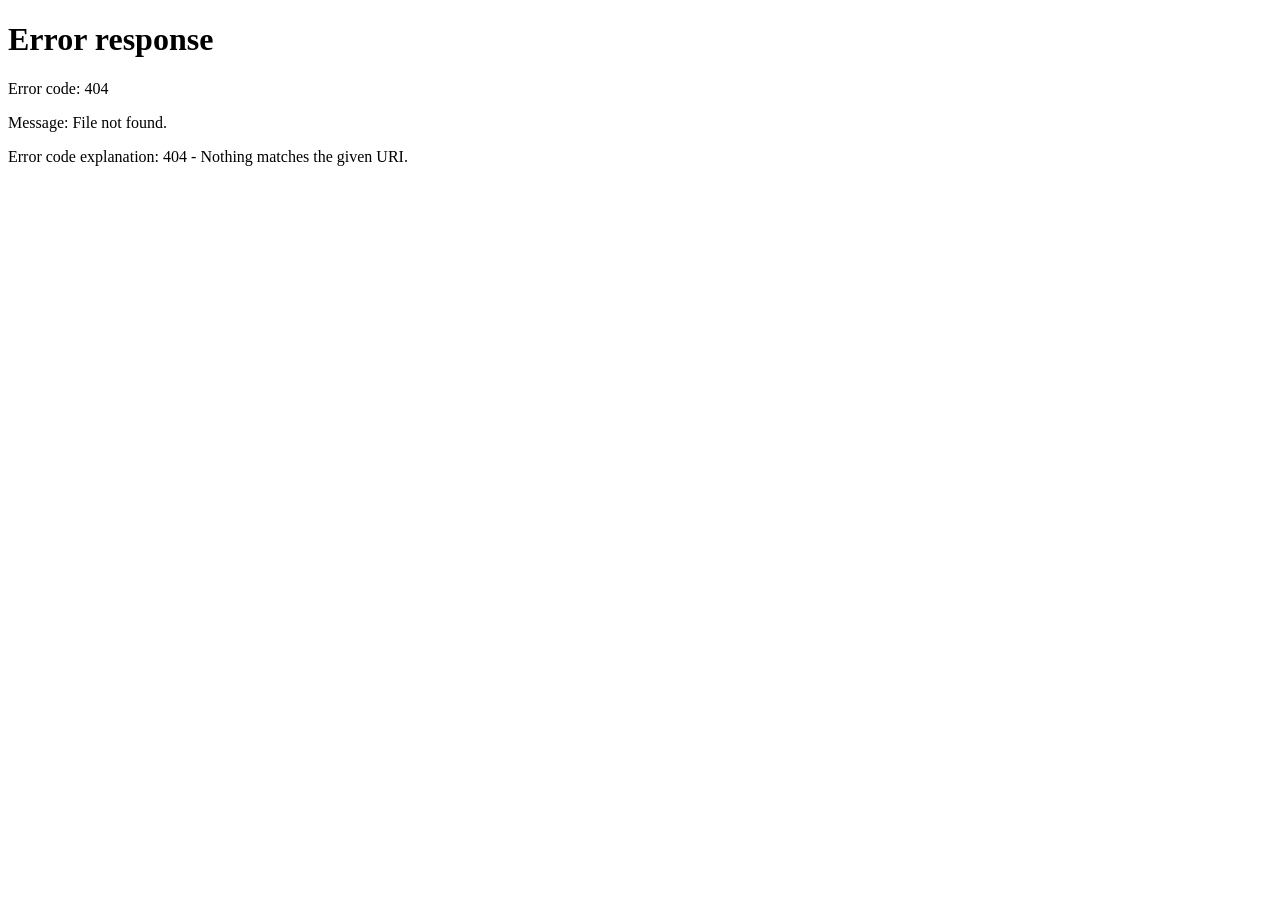
==== templates/index.html @ 83a7d673 "Update: smart home lengkap — auth login/register, MQTT auto-aktuator log, monitoring WiFi fix" ====
<!DOCTYPE html>
<html lang="id">
<head>
<meta charset="UTF-8" />
<meta name="viewport" content="width=device-width, initial-scale=1.0" />
<title>Miniatur Smart Home Dashboard</title>
<link rel="preconnect" href="https://fonts.googleapis.com">
<link rel="preconnect" href="https://fonts.gstatic.com" crossorigin>
<link href="https://fonts.googleapis.com/css2?family=Plus+Jakarta+Sans:wght@400;500;600;700;800&family=Fraunces:opsz,wght@9..144,400;9..144,500;9..144,600;9..144,700&display=swap" rel="stylesheet">
<link href="https://fonts.googleapis.com/icon?family=Material+Icons+Round" rel="stylesheet">
<script src="/static/chart.min.js"></script>
<style>
  :root {
    --bg:            #f4f1ea;
    --bg-soft:       #ebe7dc;
    --paper:         #ffffff;
    --ink:           #2a3a2e;
    --ink-soft:      #5b6c5e;
    --muted:         #8a9a8d;
    --leaf:          #6a9a6b;
    --leaf-deep:     #4f7d52;
    --leaf-bg:       #e6efe1;
    --moss:          #b6c9a8;
    --sun:           #e9b872;
    --sun-bg:        #f7ecd6;
    --sky:           #8fb8c9;
    --sky-bg:        #e3eef2;
    --terracotta:    #c97b63;
    --terracotta-bg: #f3dcd2;
    --line:          rgba(42,58,46,0.08);
    --line-strong:   rgba(42,58,46,0.14);
    --shadow:        0 1px 2px rgba(42,58,46,0.04), 0 8px 24px rgba(42,58,46,0.06);
  }
  *, *::before, *::after { box-sizing: border-box; }
  html, body { margin: 0; padding: 0; }
  body {
    font-family: 'Plus Jakarta Sans', system-ui, sans-serif;
    color: var(--ink);
    min-height: 100vh;
    background: var(--bg);
    background-image:
      radial-gradient(900px 500px at 0% -10%, rgba(106,154,107,0.08), transparent 60%),
      radial-gradient(800px 500px at 110% 0%, rgba(143,184,201,0.10), transparent 60%);
    overflow-x: hidden;
  }

  .leaves {
    position: fixed; inset: 0; pointer-events: none; z-index: 0; overflow: hidden;
  }
  .leaves svg {
    position: absolute; opacity: 0.10; color: var(--leaf-deep);
  }
  .leaves .l1 { top: 8%;   left: -20px;  width: 160px; transform: rotate(-30deg); }
  .leaves .l2 { top: 35%;  right: -30px; width: 200px; transform: rotate(40deg);  opacity: 0.08; }
  .leaves .l3 { bottom: 5%;  left: 10%;  width: 130px; transform: rotate(180deg); opacity: 0.07; }
  .leaves .l4 { bottom: 20%; right: 15%; width: 110px; transform: rotate(-15deg); opacity: 0.07; }

  .wrap {
    position: relative; z-index: 1;
    max-width: 1280px; margin: 0 auto; padding: 32px 28px 80px;
  }

  .material-icons-round {
    font-family: 'Material Icons Round'; font-weight: normal; font-style: normal;
    line-height: 1; letter-spacing: normal; text-transform: none;
    display: inline-block; white-space: nowrap; word-wrap: normal;
    direction: ltr; -webkit-font-smoothing: antialiased;
  }

  /* Header */
  .header {
    background: var(--paper);
    border: 1px solid var(--line);
    border-radius: 24px;
    padding: 26px 32px;
    box-shadow: var(--shadow);
    display: flex; align-items: center; justify-content: space-between;
    gap: 24px; flex-wrap: wrap;
    margin-bottom: 24px;
    position: relative; overflow: hidden;
  }
  .header::after {
    content: ""; position: absolute; right: -40px; bottom: -40px;
    width: 220px; height: 220px; border-radius: 50%;
    background: radial-gradient(circle, rgba(106,154,107,0.12), transparent 70%);
    pointer-events: none;
  }
  .brand { display: flex; align-items: center; gap: 16px; }
  .brand-mark {
    width: 56px; height: 56px; border-radius: 18px;
    background: linear-gradient(135deg, var(--leaf) 0%, var(--leaf-deep) 100%);
    display: inline-flex; align-items: center; justify-content: center;
    color: #fff; box-shadow: 0 6px 16px rgba(79,125,82,0.30);
    flex-shrink: 0;
  }
  .brand-mark .material-icons-round { font-size: 30px; }
  .brand h1 {
    font-family: 'Fraunces', serif; font-weight: 600;
    margin: 0 0 2px; font-size: 26px;
    color: var(--ink); letter-spacing: -0.5px;
  }
  .brand .sub {
    color: var(--ink-soft); font-size: 14px;
    display: flex; align-items: center; gap: 8px;
  }
  .live-dot {
    display: inline-block; width: 8px; height: 8px; border-radius: 50%;
    background: var(--leaf);
    box-shadow: 0 0 0 4px rgba(106,154,107,0.18);
    animation: gentlePulse 2.4s ease-in-out infinite;
  }
  @keyframes gentlePulse {
    0%, 100% { box-shadow: 0 0 0 4px rgba(106,154,107,0.18); }
    50%       { box-shadow: 0 0 0 8px rgba(106,154,107,0.05); }
  }
  .clock { text-align: right; position: relative; z-index: 1; }
  .clock .time {
    font-family: 'Fraunces', serif; font-size: 32px; font-weight: 500;
    color: var(--leaf-deep); letter-spacing: -0.5px; line-height: 1;
  }
  .clock .date { color: var(--ink-soft); font-size: 14px; margin-top: 6px; }

  /* Section */
  .section {
    background: var(--paper);
    border: 1px solid var(--line);
    border-radius: 24px;
    padding: 28px;
    box-shadow: var(--shadow);
    margin-bottom: 24px;
  }
  .section-head {
    display: flex; align-items: center; justify-content: space-between;
    margin-bottom: 20px; gap: 12px; flex-wrap: wrap;
  }
  .section-title {
    font-family: 'Fraunces', serif; font-weight: 600;
    font-size: 22px; margin: 0; color: var(--ink);
    display: flex; align-items: center; gap: 12px;
    letter-spacing: -0.3px;
  }
  .section-title .ic {
    width: 36px; height: 36px; border-radius: 12px;
    background: var(--leaf-bg); color: var(--leaf-deep);
    display: inline-flex; align-items: center; justify-content: center;
  }
  .section-title .ic .material-icons-round { font-size: 22px; }
  .section-meta { color: var(--muted); font-size: 13px; }

  /* Sensors */
  .sensor-grid {
    display: grid;
    grid-template-columns: repeat(auto-fit, minmax(200px, 1fr));
    gap: 14px;
  }
  .sensor {
    padding: 18px; border-radius: 18px;
    background: var(--bg-soft);
    border: 1px solid transparent;
    transition: border-color 0.4s, background 0.4s;
    opacity: 0; transform: translateY(8px);
    animation: fadeUp 0.5s ease forwards;
  }
  @keyframes fadeUp { to { opacity: 1; transform: translateY(0); } }

  .sensor.tone-leaf  { background: var(--leaf-bg); }
  .sensor.tone-sky   { background: var(--sky-bg); }
  .sensor.tone-sun   { background: var(--sun-bg); }
  .sensor.tone-terra { background: var(--terracotta-bg); }

  .sensor-head {
    display: flex; align-items: center; justify-content: space-between;
    margin-bottom: 10px;
  }
  .sensor-icon {
    width: 36px; height: 36px; border-radius: 12px;
    background: rgba(255,255,255,0.6); color: var(--leaf-deep);
    display: inline-flex; align-items: center; justify-content: center;
  }
  .sensor-icon .material-icons-round { font-size: 20px; }
  .tone-sky   .sensor-icon { color: #4d7e92; }
  .tone-sun   .sensor-icon { color: #b8842b; }
  .tone-terra .sensor-icon { color: #a85a44; }

  .sensor-name { font-size: 13px; color: var(--ink-soft); font-weight: 500; }
  .sensor-value {
    font-family: 'Fraunces', serif; font-weight: 500;
    font-size: 30px; line-height: 1.1; color: var(--ink);
    margin-top: 6px; letter-spacing: -0.5px;
  }
  .sensor-value .unit {
    font-family: 'Plus Jakarta Sans', sans-serif;
    font-size: 14px; font-weight: 500;
    color: var(--ink-soft); margin-left: 4px;
  }
  .sensor-status {
    margin-top: 10px; font-size: 13px; font-weight: 600;
    display: inline-flex; align-items: center; gap: 6px;
    padding: 4px 10px; border-radius: 999px;
    background: rgba(255,255,255,0.6);
  }
  .sensor-status .material-icons-round { font-size: 14px; }

  .status-ok   { color: var(--leaf-deep); }
  .status-bad  { color: #b14a4a; background: #f6e3df !important; }
  .status-warn { color: #a87718; }
  .status-info { color: #4d7e92; }

  .sensor.alert {
    background: var(--terracotta-bg) !important;
    border-color: rgba(177,74,74,0.25);
  }

  .sparkbar {
    height: 4px; width: 100%; border-radius: 999px;
    background: rgba(255,255,255,0.55); margin-top: 12px; overflow: hidden;
  }
  .sparkbar > span {
    display: block; height: 100%; width: 0%;
    background: var(--leaf);
    transition: width 1.5s cubic-bezier(.25,.1,.25,1);
    border-radius: 999px;
  }
  .tone-sky .sparkbar > span { background: var(--sky); }
  .tone-sun .sparkbar > span { background: var(--sun); }

  /* Charts */
  .charts {
    display: grid;
    grid-template-columns: repeat(auto-fit, minmax(300px, 1fr));
    gap: 16px;
  }
  .chart-card { padding: 20px; border-radius: 18px; background: var(--bg-soft); }
  .chart-card .head {
    display: flex; align-items: baseline; justify-content: space-between;
    margin-bottom: 4px;
  }
  .chart-card .name {
    font-size: 13px; color: var(--ink-soft); font-weight: 600;
    letter-spacing: 0.3px; text-transform: uppercase;
  }
  .chart-card .now {
    font-family: 'Fraunces', serif;
    font-size: 24px; font-weight: 600; letter-spacing: -0.5px;
  }
  .chart-card .delta { font-size: 12px; color: var(--muted); margin-bottom: 10px; }
  .chart-wrap { height: 160px; }

  /* Actuators */
  .actuators {
    display: grid;
    grid-template-columns: repeat(auto-fit, minmax(220px, 1fr));
    gap: 14px;
  }
  .actuator {
    padding: 22px; border-radius: 20px;
    background: var(--bg-soft);
    border: 1px solid transparent;
    cursor: pointer; user-select: none;
    transition: all 0.35s ease;
  }
  .actuator:hover { transform: translateY(-2px); box-shadow: 0 6px 18px rgba(42,58,46,0.08); }
  .actuator.on { background: var(--leaf-bg); border-color: rgba(106,154,107,0.3); }

  .actuator-top {
    display: flex; align-items: center; justify-content: space-between;
    margin-bottom: 18px;
  }
  .actuator-icon {
    width: 48px; height: 48px; border-radius: 14px;
    background: rgba(255,255,255,0.7); color: var(--ink-soft);
    display: inline-flex; align-items: center; justify-content: center;
    transition: all 0.35s ease;
  }
  .actuator-icon .material-icons-round { font-size: 26px; }
  .actuator.on .actuator-icon {
    background: var(--leaf); color: #fff;
    box-shadow: 0 4px 12px rgba(106,154,107,0.35);
    animation: gentleBob 2.4s ease-in-out infinite;
  }
  @keyframes gentleBob {
    0%, 100% { transform: translateY(0); }
    50% { transform: translateY(-3px); }
  }
  .toggle {
    --w: 52px; --h: 30px;
    width: var(--w); height: var(--h);
    background: rgba(42,58,46,0.10);
    border-radius: 999px; position: relative;
    transition: background 0.35s ease; flex-shrink: 0;
  }
  .toggle::after {
    content: "";
    position: absolute; top: 3px; left: 3px;
    width: calc(var(--h) - 6px); height: calc(var(--h) - 6px);
    border-radius: 50%; background: #fff;
    box-shadow: 0 2px 6px rgba(42,58,46,0.18);
    transition: left 0.35s cubic-bezier(.6,-0.2,.4,1.4);
  }
  .actuator.on .toggle { background: var(--leaf); }
  .actuator.on .toggle::after { left: calc(var(--w) - var(--h) + 3px); }

  .actuator-name {
    font-family: 'Fraunces', serif; font-weight: 600;
    font-size: 20px; color: var(--ink); letter-spacing: -0.3px;
  }
  .actuator-desc { font-size: 13px; color: var(--ink-soft); margin-top: 2px; }
  .actuator-state {
    margin-top: 14px;
    display: flex; align-items: center; justify-content: space-between;
    padding-top: 14px;
    border-top: 1px dashed var(--line-strong);
  }
  .state-label { font-size: 12px; color: var(--muted); text-transform: uppercase; letter-spacing: 0.5px; }
  .state-value { font-family: 'Fraunces', serif; font-size: 18px; font-weight: 600; color: var(--muted); }
  .actuator.on .state-value { color: var(--leaf-deep); }

  /* Camera */
  .camera-section {
    display: grid;
    grid-template-columns: 1.5fr 1fr;
    gap: 18px;
  }
  @media (max-width: 900px) { .camera-section { grid-template-columns: 1fr; } }

  .tabs {
    display: inline-flex; gap: 4px;
    padding: 4px; background: var(--bg-soft);
    border-radius: 14px; margin-bottom: 16px;
  }
  .tab {
    padding: 9px 18px; border-radius: 10px;
    background: transparent; color: var(--ink-soft);
    font-size: 13px; font-weight: 600; cursor: pointer;
    transition: all 0.25s;
    display: inline-flex; align-items: center; gap: 6px;
    border: 0; font-family: inherit;
  }
  .tab .material-icons-round { font-size: 16px; }
  .tab:hover { color: var(--ink); }
  .tab.active {
    background: var(--paper); color: var(--leaf-deep);
    box-shadow: 0 2px 6px rgba(42,58,46,0.06);
  }

  .camera-stage {
    aspect-ratio: 16 / 10;
    border-radius: 18px;
    background: var(--bg-soft);
    background-image:
      repeating-linear-gradient(45deg,
        rgba(42,58,46,0.025) 0 1px, transparent 1px 14px);
    border: 1px dashed var(--line-strong);
    position: relative; overflow: hidden;
    display: flex; align-items: center; justify-content: center;
    transition: all 0.35s ease;
  }
  .camera-stage.active {
    background-color: #2c3a30;
    background-image:
      radial-gradient(circle at 50% 50%, rgba(106,154,107,0.15), transparent 70%);
    border-color: var(--leaf);
    border-style: solid;
  }
  .scanline {
    position: absolute; left: 0; right: 0; height: 80px;
    background: linear-gradient(180deg, transparent, rgba(106,154,107,0.18), transparent);
    top: -80px; opacity: 0; z-index: 2;
  }
  .camera-stage.active .scanline {
    opacity: 1; animation: scan 3s ease-in-out infinite;
  }
  @keyframes scan { 0% { top: -80px; } 100% { top: 100%; } }

  .rec {
    position: absolute; top: 14px; left: 14px; z-index: 4;
    display: flex; align-items: center; gap: 6px;
    padding: 5px 10px;
    background: rgba(255,255,255,0.92);
    border-radius: 999px;
    font-size: 12px; font-weight: 600;
    color: #b14a4a; opacity: 0;
  }
  .camera-stage.active .rec { opacity: 1; }
  .rec .dot {
    width: 8px; height: 8px; border-radius: 50%; background: #b14a4a;
    animation: blink 1.2s ease-in-out infinite;
  }
  @keyframes blink { 0%,100%{opacity:1} 50%{opacity:0.3} }

  .bbox {
    position: absolute; z-index: 5;
    border: 2px solid var(--leaf);
    border-radius: 8px; opacity: 0;
    transition: all 0.6s ease;
    background: rgba(106,154,107,0.06);
  }
  .camera-stage.active .bbox { opacity: 1; }
  .bbox::before {
    content: attr(data-label);
    position: absolute; top: -24px; left: -2px;
    background: var(--leaf); color: #fff;
    font-size: 11px; font-weight: 600;
    padding: 3px 8px; border-radius: 6px;
    letter-spacing: 0.3px;
    white-space: nowrap;
  }
  .bbox.danger { border-color: var(--terracotta); background: rgba(201,123,99,0.10); }
  .bbox.danger::before { background: var(--terracotta); }

  .placeholder {
    text-align: center; color: var(--muted); z-index: 3;
  }
  .placeholder .material-icons-round { font-size: 56px; color: var(--moss); margin-bottom: 8px; }
  .placeholder .ph-title {
    font-family: 'Fraunces', serif; font-size: 18px; color: var(--ink-soft); font-weight: 500;
  }
  .placeholder .ph-sub { font-size: 13px; margin-top: 4px; }
  .camera-stage.active .placeholder { display: none; }

  .cam-controls { display: flex; gap: 10px; margin-top: 14px; flex-wrap: wrap; }
  .btn {
    padding: 11px 20px; border-radius: 12px;
    border: 1px solid var(--line-strong);
    background: var(--paper); color: var(--ink);
    cursor: pointer; font-family: inherit;
    font-size: 14px; font-weight: 600;
    transition: all 0.2s;
    display: inline-flex; align-items: center; gap: 8px;
  }
  .btn .material-icons-round { font-size: 18px; }
  .btn:hover { transform: translateY(-1px); box-shadow: 0 4px 10px rgba(42,58,46,0.06); }
  .btn:active { transform: translateY(1px) scale(0.99); }
  .btn-primary {
    background: var(--leaf-deep); border-color: var(--leaf-deep);
    color: #fff; box-shadow: 0 4px 12px rgba(79,125,82,0.25);
  }
  .btn-primary:hover { background: #43703f; }
  .btn-danger { background: var(--paper); color: #b14a4a; border-color: rgba(177,74,74,0.3); }

  .cam-info {
    padding: 20px; border-radius: 18px;
    background: var(--bg-soft);
    display: flex; flex-direction: column; gap: 12px;
  }
  .info-row {
    display: flex; justify-content: space-between; align-items: center;
    padding: 12px 14px;
    background: var(--paper); border-radius: 12px;
    border: 1px solid var(--line);
  }
  .info-row .k {
    font-size: 12px; color: var(--ink-soft);
    text-transform: uppercase; letter-spacing: 0.4px;
    font-weight: 600;
    display: flex; align-items: center; gap: 6px;
  }
  .info-row .k .material-icons-round { font-size: 16px; color: var(--leaf); }
  .info-row .v {
    font-family: 'Fraunces', serif;
    font-size: 17px; font-weight: 600;
    color: var(--ink); letter-spacing: -0.2px;
  }
  .info-row .v.muted { color: var(--muted); }
  .info-row .v.alert { color: #b14a4a; }

  .conf-wrap {
    padding: 12px 14px;
    background: var(--paper); border-radius: 12px;
    border: 1px solid var(--line);
  }
  .conf-wrap .top {
    display: flex; justify-content: space-between; align-items: center;
    margin-bottom: 8px;
  }
  .conf-bar {
    height: 8px; background: var(--bg-soft); border-radius: 999px; overflow: hidden;
  }
  .conf-bar > span {
    display: block; height: 100%; width: 0%;
    background: var(--leaf); border-radius: 999px;
    transition: width 0.6s cubic-bezier(.25,.1,.25,1);
  }

  .foot {
    text-align: center; color: var(--muted); font-size: 13px;
    margin-top: 20px;
    font-family: 'Fraunces', serif; font-style: italic;
  }

  @media (max-width: 700px) {
    .header { flex-direction: column; align-items: flex-start; }
    .clock { text-align: left; }
    .wrap { padding: 20px 16px 60px; }
  }

  .auto-card { cursor: default !important; }
  .auto-card:hover { transform: none !important; box-shadow: none !important; }
  .auto-badge {
    font-size: 11px; padding: 2px 8px; border-radius: 20px;
    background: var(--leaf-bg); color: var(--leaf-deep); font-weight: 700;
  }
  .rfid-item {
    display: flex; justify-content: space-between; align-items: center;
    padding: 8px 12px; background: var(--bg-soft); border-radius: 10px;
  }
  .rfid-item span { font-family: monospace; font-size: 14px; font-weight: 600; color: var(--ink); }
  .rfid-item button {
    background: none; border: none; color: #b14a4a; cursor: pointer;
    padding: 2px; display: inline-flex; align-items: center;
  }
  .rfid-add {
    display: flex; gap: 8px; margin-top: 8px;
  }
  .rfid-add input {
    flex: 1; padding: 10px 14px; border-radius: 12px;
    border: 1px solid var(--line-strong); background: var(--paper);
    font-family: inherit; font-size: 14px; color: var(--ink); outline: none;
  }
  .rfid-add input:focus { border-color: var(--leaf); }
</style>
</head>
<body>

<!-- Decorative leaves -->
<div class="leaves" aria-hidden="true">
  <svg class="l1" viewBox="0 0 100 100" fill="currentColor"><path d="M50 10 C 20 30, 20 70, 50 90 C 80 70, 80 30, 50 10 Z M50 20 L50 88" stroke="currentColor" stroke-width="1" fill="currentColor"/></svg>
  <svg class="l2" viewBox="0 0 100 100" fill="currentColor"><path d="M10 50 C 30 20, 70 20, 90 50 C 70 80, 30 80, 10 50 Z"/></svg>
  <svg class="l3" viewBox="0 0 100 100" fill="currentColor"><path d="M50 5 C 25 25, 25 75, 50 95 C 75 75, 75 25, 50 5 Z"/></svg>
  <svg class="l4" viewBox="0 0 100 100" fill="currentColor"><path d="M50 10 C 20 30, 20 70, 50 90 C 80 70, 80 30, 50 10 Z"/></svg>
</div>

<div class="wrap">

  <!-- HEADER -->
  <header class="header">
    <div class="brand">
      <div class="brand-mark"><span class="material-icons-round">eco</span></div>
      <div>
        <h1>Miniatur Smart Home</h1>
        <div class="sub"><span class="live-dot"></span>Monitor &amp; kontrol rumah, tenang &amp; harmonis</div>
      </div>
    </div>
    <div style="display:flex;align-items:center;gap:16px">
      <div class="clock">
        <div class="time" id="clockTime">--:--:--</div>
        <div class="date" id="clockDate">—</div>
      </div>
      <div style="display:flex;flex-direction:column;align-items:flex-end;gap:4px">
        <span style="font-size:12px;color:var(--ink-soft);font-weight:600" id="userLabel"></span>
        <button onclick="doLogout()" style="display:flex;align-items:center;gap:4px;padding:6px 12px;border:1.5px solid var(--line-strong);border-radius:8px;background:transparent;font-family:inherit;font-size:12px;font-weight:600;color:var(--ink-soft);cursor:pointer">
          <span class="material-icons-round" style="font-size:14px">logout</span>Keluar
        </button>
      </div>
    </div>
  </header>

  <!-- SENSORS -->
  <section class="section">
    <div class="section-head">
      <h2 class="section-title">
        <span class="ic"><span class="material-icons-round">sensors</span></span>
        Status Sensor
      </h2>
      <div class="section-meta">Diperbarui setiap 3 detik</div>
    </div>
    <div class="sensor-grid">
      <!-- Suhu -->
      <div class="sensor tone-sun" style="animation-delay:.05s">
        <div class="sensor-head">
          <div class="sensor-icon"><span class="material-icons-round">thermostat</span></div>
          <span class="sensor-name">Suhu</span>
        </div>
        <div class="sensor-value"><span id="vSuhu">--</span><span class="unit">°C</span></div>
        <div class="sparkbar"><span id="bSuhu"></span></div>
      </div>
      <!-- Kelembaban -->
      <div class="sensor tone-sky" style="animation-delay:.1s">
        <div class="sensor-head">
          <div class="sensor-icon"><span class="material-icons-round">water_drop</span></div>
          <span class="sensor-name">Kelembaban</span>
        </div>
        <div class="sensor-value"><span id="vHum">--</span><span class="unit">%</span></div>
        <div class="sparkbar"><span id="bHum"></span></div>
      </div>
      <!-- Gas -->
      <div class="sensor tone-leaf" id="sGas" style="animation-delay:.15s">
        <div class="sensor-head">
          <div class="sensor-icon"><span class="material-icons-round">gas_meter</span></div>
          <span class="sensor-name">Gas MQ-2</span>
        </div>
        <div class="sensor-value" style="font-size:22px"><span id="vGasV">--</span><span class="unit">ppm</span></div>
        <div class="sensor-status status-ok" id="vGas">
          <span class="material-icons-round">check_circle</span><span class="lbl">Aman</span>
        </div>
      </div>
      <!-- Api -->
      <div class="sensor tone-leaf" id="sFire" style="animation-delay:.2s">
        <div class="sensor-head">
          <div class="sensor-icon"><span class="material-icons-round">local_fire_department</span></div>
          <span class="sensor-name">Api KY-026</span>
        </div>
        <div class="sensor-value" style="font-size:22px">Deteksi</div>
        <div class="sensor-status status-ok" id="vFire">
          <span class="material-icons-round">check_circle</span><span class="lbl">Aman</span>
        </div>
      </div>
      <!-- Hujan -->
      <div class="sensor tone-sky" id="sRain" style="animation-delay:.25s">
        <div class="sensor-head">
          <div class="sensor-icon"><span class="material-icons-round">rainy</span></div>
          <span class="sensor-name">Hujan</span>
        </div>
        <div class="sensor-value" style="font-size:22px" id="vRain">Tidak hujan</div>
        <div class="sensor-status status-info" id="vRainSub">
          <span class="material-icons-round">wb_sunny</span><span class="lbl">Cerah</span>
        </div>
      </div>
      <!-- Tanah -->
      <div class="sensor tone-leaf" id="sSoil" style="animation-delay:.3s">
        <div class="sensor-head">
          <div class="sensor-icon"><span class="material-icons-round">grass</span></div>
          <span class="sensor-name">Kelembaban Tanah</span>
        </div>
        <div class="sensor-value" style="font-size:22px" id="vSoil">Kering</div>
        <div class="sparkbar"><span id="bSoil"></span></div>
      </div>
      <!-- Baterai -->
      <div class="sensor tone-sun" style="animation-delay:.35s">
        <div class="sensor-head">
          <div class="sensor-icon"><span class="material-icons-round">battery_charging_full</span></div>
          <span class="sensor-name">Tegangan Baterai</span>
        </div>
        <div class="sensor-value"><span id="vBat">--</span><span class="unit">V</span></div>
        <div class="sparkbar"><span id="bBat"></span></div>
      </div>
      <!-- Cahaya LDR -->
      <div class="sensor tone-sun" id="sCahaya" style="animation-delay:.38s">
        <div class="sensor-head">
          <div class="sensor-icon"><span class="material-icons-round">light_mode</span></div>
          <span class="sensor-name">Cahaya</span>
        </div>
        <div class="sensor-value"><span id="vCahaya">--</span><span class="unit">%</span></div>
        <div class="sensor-status status-ok" id="vCahayaStatus">
          <span class="material-icons-round">wb_sunny</span><span class="lbl">Terang</span>
        </div>
      </div>
      <!-- PIR -->
      <div class="sensor tone-leaf" id="sPir" style="animation-delay:.4s">
        <div class="sensor-head">
          <div class="sensor-icon"><span class="material-icons-round">directions_run</span></div>
          <span class="sensor-name">PIR Gerak</span>
        </div>
        <div class="sensor-value" style="font-size:22px" id="vPir">Tenang</div>
        <div class="sensor-status status-info" id="vPirSub">
          <span class="material-icons-round">nightlight</span><span class="lbl">Standby</span>
        </div>
      </div>
      <!-- RFID -->
      <div class="sensor tone-sky" style="animation-delay:.45s">
        <div class="sensor-head">
          <div class="sensor-icon"><span class="material-icons-round">badge</span></div>
          <span class="sensor-name">Kartu RFID</span>
        </div>
        <div class="sensor-value" style="font-size:20px;font-family:'Plus Jakarta Sans',sans-serif;font-weight:700;letter-spacing:0.5px" id="vRfid">—</div>
        <div class="sensor-status status-info" id="vRfidSub">
          <span class="material-icons-round">hourglass_empty</span><span class="lbl">Menunggu</span>
        </div>
      </div>
    </div>
  </section>

  <!-- CHARTS -->
  <section class="section">
    <div class="section-head">
      <h2 class="section-title">
        <span class="ic"><span class="material-icons-round">show_chart</span></span>
        Grafik Sensor
      </h2>
      <div class="section-meta">20 titik data terakhir</div>
    </div>
    <div class="charts">
      <div class="chart-card">
        <div class="head">
          <span class="name">Suhu</span>
          <span class="now" id="cNowSuhu" style="color:#b8842b">--°C</span>
        </div>
        <div class="delta">Rata-rata harian terjaga</div>
        <div class="chart-wrap"><canvas id="chartSuhu"></canvas></div>
      </div>
      <div class="chart-card">
        <div class="head">
          <span class="name">Kelembaban</span>
          <span class="now" id="cNowHum" style="color:#4d7e92">--%</span>
        </div>
        <div class="delta">Udara segar &amp; sehat</div>
        <div class="chart-wrap"><canvas id="chartHum"></canvas></div>
      </div>
      <div class="chart-card">
        <div class="head">
          <span class="name">Tegangan Baterai</span>
          <span class="now" id="cNowBat" style="color:#4f7d52">--V</span>
        </div>
        <div class="delta">Daya tersimpan baik</div>
        <div class="chart-wrap"><canvas id="chartBat"></canvas></div>
      </div>
    </div>
  </section>

  <!-- AKTUATOR MANUAL -->
  <section class="section">
    <div class="section-head">
      <h2 class="section-title">
        <span class="ic"><span class="material-icons-round">tune</span></span>
        Kontrol Manual
      </h2>
      <div class="section-meta">Pompa & Lampu dapat dikontrol manual</div>
    </div>
    <div class="actuators">
      <div class="actuator off" data-key="pompa" data-cmd-on="ON" data-cmd-off="OFF" data-on="Menyala" data-off="Mati">
        <div class="actuator-top">
          <div class="actuator-icon"><span class="material-icons-round">water_drop</span></div>
          <div class="toggle"></div>
        </div>
        <div class="actuator-name">Pompa Air</div>
        <div class="actuator-desc">Mengalirkan air ke taman</div>
        <div class="actuator-state">
          <span class="state-label">Status</span>
          <span class="state-value">Mati</span>
        </div>
        <div style="margin-top:6px;font-size:0.78rem;color:var(--text-muted)" id="pompaModeLabel">Mode: AUTO</div>
        <button id="btnPompaAuto" onclick="setAutoMode('pompa')" style="display:none;margin-top:4px;font-size:0.75rem;padding:2px 8px;border-radius:6px;border:1px solid var(--accent);background:transparent;color:var(--accent);cursor:pointer">Kembali AUTO</button>
      </div>
      <div class="actuator off" data-key="lampu1" data-cmd-on="ON" data-cmd-off="OFF" data-on="Menyala" data-off="Mati">
        <div class="actuator-top">
          <div class="actuator-icon"><span class="material-icons-round">lightbulb</span></div>
          <div class="toggle"></div>
        </div>
        <div class="actuator-name">Lampu 1</div>
        <div class="actuator-desc">Penerangan area 1</div>
        <div class="actuator-state">
          <span class="state-label">Status</span>
          <span class="state-value">Mati</span>
        </div>
        <div style="margin-top:8px">
          <span id="lampu1ModeLabel" style="font-size:12px;color:var(--ink-soft);margin-right:8px">Mode: AUTO</span>
          <button id="btnLampu1Auto" onclick="event.stopPropagation();setAutoMode('lampu1')"
            style="font-size:11px;padding:3px 10px;border-radius:20px;border:1.5px solid var(--leaf);
                   background:var(--leaf-bg);color:var(--leaf-deep);cursor:pointer;font-weight:600;display:none">
            AUTO
          </button>
        </div>
      </div>
      <div class="actuator off" data-key="lampu2" data-cmd-on="ON" data-cmd-off="OFF" data-on="Menyala" data-off="Mati">
        <div class="actuator-top">
          <div class="actuator-icon"><span class="material-icons-round">lightbulb</span></div>
          <div class="toggle"></div>
        </div>
        <div class="actuator-name">Lampu 2</div>
        <div class="actuator-desc">Penerangan area 2</div>
        <div class="actuator-state">
          <span class="state-label">Status</span>
          <span class="state-value">Mati</span>
        </div>
        <div style="margin-top:8px">
          <span id="lampu2ModeLabel" style="font-size:12px;color:var(--ink-soft);margin-right:8px">Mode: AUTO</span>
          <button id="btnLampu2Auto" onclick="event.stopPropagation();setAutoMode('lampu2')"
            style="font-size:11px;padding:3px 10px;border-radius:20px;border:1.5px solid var(--leaf);
                   background:var(--leaf-bg);color:var(--leaf-deep);cursor:pointer;font-weight:600;display:none">
            AUTO
          </button>
        </div>
      </div>
    </div>
  </section>

  <!-- STATUS OTOMATIS -->
  <section class="section">
    <div class="section-head">
      <h2 class="section-title">
        <span class="ic"><span class="material-icons-round">smart_toy</span></span>
        Status Aktuator Otomatis
      </h2>
      <div class="section-meta">Dikontrol langsung oleh sensor</div>
    </div>
    <div class="actuators">
      <div class="actuator off auto-card" id="aBuzzer1">
        <div class="actuator-top">
          <div class="actuator-icon"><span class="material-icons-round">notifications_active</span></div>
          <span class="auto-badge">AUTO</span>
        </div>
        <div class="actuator-name">Buzzer 1</div>
        <div class="actuator-desc">Aktif saat AI deteksi hewan</div>
        <div class="actuator-state">
          <span class="state-label">Status</span>
          <span class="state-value">Senyap</span>
        </div>
      </div>
      <div class="actuator off auto-card" id="aBuzzer2">
        <div class="actuator-top">
          <div class="actuator-icon"><span class="material-icons-round">local_fire_department</span></div>
          <span class="auto-badge">AUTO</span>
        </div>
        <div class="actuator-name">Buzzer 2</div>
        <div class="actuator-desc">Aktif saat api terdeteksi</div>
        <div class="actuator-state">
          <span class="state-label">Status</span>
          <span class="state-value">Senyap</span>
        </div>
      </div>
      <div class="actuator off auto-card" id="aKipas1">
        <div class="actuator-top">
          <div class="actuator-icon"><span class="material-icons-round">air</span></div>
          <span class="auto-badge">AUTO</span>
        </div>
        <div class="actuator-name">Kipas 1</div>
        <div class="actuator-desc">Aktif saat gas &gt; 700 ppm</div>
        <div class="actuator-state">
          <span class="state-label">Status</span>
          <span class="state-value">Mati</span>
        </div>
      </div>
      <div class="actuator off auto-card" id="aKipas2">
        <div class="actuator-top">
          <div class="actuator-icon"><span class="material-icons-round">air</span></div>
          <span class="auto-badge">AUTO</span>
        </div>
        <div class="actuator-name">Kipas 2</div>
        <div class="actuator-desc">Aktif saat suhu &gt; 35°C</div>
        <div class="actuator-state">
          <span class="state-label">Status</span>
          <span class="state-value">Mati</span>
        </div>
      </div>
      <div class="actuator off auto-card" id="aServo2">
        <div class="actuator-top">
          <div class="actuator-icon"><span class="material-icons-round">dry</span></div>
          <span class="auto-badge">AUTO</span>
        </div>
        <div class="actuator-name">Jemuran</div>
        <div class="actuator-desc">Masuk otomatis saat hujan</div>
        <div class="actuator-state">
          <span class="state-label">Status</span>
          <span class="state-value">Terbuka</span>
        </div>
      </div>
    </div>
  </section>

  <!-- RFID WHITELIST -->
  <section class="section">
    <div class="section-head">
      <h2 class="section-title">
        <span class="ic"><span class="material-icons-round">badge</span></span>
        Kelola Akses RFID
      </h2>
    </div>
    <div style="display:grid;grid-template-columns:1fr 1fr;gap:18px">
      <div class="cam-info">
        <div class="info-row">
          <span class="k"><span class="material-icons-round">credit_card</span>Kartu Terakhir</span>
          <span class="v muted" id="rfidLastCard">—</span>
        </div>
        <div class="info-row">
          <span class="k"><span class="material-icons-round">verified_user</span>Status</span>
          <span class="v muted" id="rfidLastStatus">Menunggu</span>
        </div>
        <div class="info-row">
          <span class="k"><span class="material-icons-round">door_front</span>Pintu</span>
          <span class="v muted" id="rfidPintuStatus">Tertutup</span>
        </div>
      </div>
      <div class="cam-info">
        <div style="padding:12px 14px;background:var(--paper);border-radius:12px;border:1px solid var(--line)">
          <div style="font-size:12px;color:var(--ink-soft);font-weight:600;text-transform:uppercase;letter-spacing:0.4px;margin-bottom:10px">
            Kartu Terdaftar
          </div>
          <div id="rfidList" style="display:flex;flex-direction:column;gap:6px;min-height:32px">
            <span style="color:var(--muted);font-size:13px">Memuat...</span>
          </div>
        </div>
        <div class="rfid-add">
          <input id="rfidInput" type="text" placeholder="ID Kartu (ex: A1B2C3D4)"
            onkeydown="if(event.key==='Enter')addCard()">
          <button class="btn btn-primary" onclick="addCard()">
            <span class="material-icons-round">add</span>Tambah
          </button>
        </div>
      </div>
    </div>
  </section>

  <!-- CAMERA -->
  <section class="section">
    <div class="section-head">
      <h2 class="section-title">
        <span class="ic"><span class="material-icons-round">videocam</span></span>
        Sistem Kamera AI
      </h2>
    </div>
    <div class="tabs">
      <button class="tab active" data-tab="webcam">
        <span class="material-icons-round">laptop</span>Webcam Laptop
      </button>
      <button class="tab" data-tab="esp">
        <span class="material-icons-round">memory</span>ESP32-CAM
      </button>
    </div>
    <div class="camera-section">
      <div>
        <div class="camera-stage" id="camStage">
          <!-- Live feeds -->
          <video id="camVideo" autoplay playsinline
            style="position:absolute;inset:0;width:100%;height:100%;object-fit:cover;border-radius:18px;opacity:0;z-index:0;"></video>
          <img id="espImg" alt="ESP32-CAM"
            style="position:absolute;inset:0;width:100%;height:100%;object-fit:cover;border-radius:18px;display:none;z-index:0;">
          <canvas id="camCanvas" width="320" height="240" style="display:none;"></canvas>
          <!-- Overlays -->
          <div class="scanline"></div>
          <div class="rec"><span class="dot"></span>LIVE</div>
          <div class="bbox" id="bbox" data-label="OBJEK" style="left:30%;top:30%;width:35%;height:40%;"></div>
          <div class="placeholder">
            <span class="material-icons-round">videocam_off</span>
            <div class="ph-title">Kamera belum aktif</div>
            <div class="ph-sub">Tekan "Mulai Kamera" untuk memulai pemantauan</div>
          </div>
        </div>
        <div class="cam-controls">
          <button class="btn btn-primary" id="camStart">
            <span class="material-icons-round">play_arrow</span>Mulai Kamera
          </button>
          <button class="btn btn-danger" id="camStop">
            <span class="material-icons-round">stop</span>Berhenti
          </button>
        </div>
      </div>
      <div class="cam-info">
        <div class="info-row">
          <span class="k"><span class="material-icons-round">circle</span>Status</span>
          <span class="v muted" id="iStatus">Belum Aktif</span>
        </div>
        <div class="info-row">
          <span class="k"><span class="material-icons-round">cable</span>Sumber</span>
          <span class="v" id="iSource">Webcam Laptop</span>
        </div>
        <div class="info-row">
          <span class="k"><span class="material-icons-round">visibility</span>Hasil Deteksi</span>
          <span class="v muted" id="iResult">—</span>
        </div>
        <div class="conf-wrap">
          <div class="top">
            <span class="k"><span class="material-icons-round">analytics</span>Confidence</span>
            <span class="v" id="iConf" style="font-size:15px">0%</span>
          </div>
          <div class="conf-bar"><span id="iConfBar"></span></div>
        </div>
        <div class="info-row">
          <span class="k"><span class="material-icons-round">notifications</span>Buzzer</span>
          <span class="v muted" id="iBuzz">Senyap</span>
        </div>
      </div>
    </div>
  </section>

  <div class="foot">— harmoni teknologi &amp; alam, di rumah Anda —</div>
  <div class="foot" style="margin-top:4px;font-size:0.75rem;opacity:0.5">&copy; 2026 Zacky Ubaidillah Achyar</div>

</div>

<script>
/* ===== AUTH ===== */
(function() {
  if (!localStorage.getItem('smarthome_token')) {
    window.location.replace('/login');
  }
})();

function getToken() { return localStorage.getItem('smarthome_token') || ''; }

function authFetch(url, options = {}) {
  options.headers = options.headers || {};
  options.headers['Authorization'] = 'Bearer ' + getToken();
  return fetch(url, options).then(r => {
    if (r.status === 401) {
      localStorage.removeItem('smarthome_token');
      localStorage.removeItem('smarthome_user');
      window.location.replace('/login');
    }
    return r;
  });
}

async function doLogout() {
  try { await authFetch('/api/logout', { method: 'POST' }); } catch {}
  localStorage.removeItem('smarthome_token');
  localStorage.removeItem('smarthome_user');
  window.location.replace('/login');
}

const _ul = document.getElementById('userLabel');
if (_ul) _ul.textContent = localStorage.getItem('smarthome_user') || '';

/* ===== CLOCK ===== */
const HARI = ['Minggu','Senin','Selasa','Rabu','Kamis','Jumat','Sabtu'];
const BLN  = ['Januari','Februari','Maret','April','Mei','Juni','Juli','Agustus','September','Oktober','November','Desember'];
function pad(n){ return String(n).padStart(2,'0'); }
function tickClock(){
  const d = new Date();
  document.getElementById('clockTime').textContent = `${pad(d.getHours())}:${pad(d.getMinutes())}:${pad(d.getSeconds())}`;
  document.getElementById('clockDate').textContent = `${HARI[d.getDay()]}, ${d.getDate()} ${BLN[d.getMonth()]} ${d.getFullYear()}`;
}
tickClock(); setInterval(tickClock, 1000);

/* ===== CHARTS ===== */
function makeChart(canvasId, color) {
  return new Chart(document.getElementById(canvasId), {
    type: 'line',
    data: { labels: [], datasets: [{
      data: [], borderColor: color,
      backgroundColor: color + '28',
      borderWidth: 2.5, tension: 0.4,
      pointRadius: 0, pointHoverRadius: 4,
      fill: true,
    }]},
    options: {
      responsive: true, maintainAspectRatio: false,
      animation: { duration: 700, easing: 'easeOutCubic' },
      plugins: { legend: { display: false }, tooltip: { enabled: false } },
      scales: {
        x: { display: false },
        y: {
          grid: { color: 'rgba(42,58,46,0.06)' },
          border: { display: false },
          ticks: { color: '#8a9a8d', font: { family: 'Plus Jakarta Sans', size: 11 } }
        }
      }
    }
  });
}

const chartSuhu = makeChart('chartSuhu', '#e9b872');
const chartHum  = makeChart('chartHum',  '#8fb8c9');
const chartBat  = makeChart('chartBat',  '#6a9a6b');

function pushChartPoint(s, h, b) {
  const t = new Date();
  const lbl = `${pad(t.getHours())}:${pad(t.getMinutes())}:${pad(t.getSeconds())}`;
  for (const [chart, val] of [[chartSuhu, s],[chartHum, h],[chartBat, b]]) {
    chart.data.labels.push(lbl);
    chart.data.datasets[0].data.push(val);
    if (chart.data.labels.length > 20) {
      chart.data.labels.shift();
      chart.data.datasets[0].data.shift();
    }
    chart.update();
  }
  document.getElementById('cNowSuhu').textContent = s.toFixed(1) + '°C';
  document.getElementById('cNowHum').textContent  = h.toFixed(0) + '%';
  document.getElementById('cNowBat').textContent  = b.toFixed(2) + 'V';
}

/* ===== HELPERS ===== */
function setStatus(el, cls, icon, label) {
  el.className = 'sensor-status ' + cls;
  el.innerHTML = `<span class="material-icons-round">${icon}</span><span class="lbl">${label}</span>`;
}

/* ===== SENSORS (SSE real-time) ===== */
function updateSensors(data) {
    const suhu = parseFloat(data.suhu);
    const hum  = parseFloat(data.kelembaban);
    const bat  = parseFloat(data.tegangan_baterai);

    if (!isNaN(suhu)) {
      document.getElementById('vSuhu').textContent = suhu.toFixed(1);
      document.getElementById('bSuhu').style.width = Math.max(0, Math.min(100, (suhu-25)/10*100)) + '%';
    }
    if (!isNaN(hum)) {
      document.getElementById('vHum').textContent = hum.toFixed(0);
      document.getElementById('bHum').style.width = Math.max(0, Math.min(100, hum)) + '%';
    }
    if (!isNaN(bat)) {
      document.getElementById('vBat').textContent = bat.toFixed(2);
      document.getElementById('bBat').style.width = Math.max(0, Math.min(100, (bat-3.5)/0.7*100)) + '%';
    }

    // Gas — backend sends "aman"/"bahaya" or numeric ppm string
    const gasRaw   = String(data.gas || '');
    const gasPpm   = parseFloat(gasRaw);
    const gasBahaya = gasRaw === 'bahaya' || (!isNaN(gasPpm) && gasPpm > 700);
    // Use textContent on the number span only (avoids duplicate ppm on each tick)
    document.getElementById('vGasV').textContent = isNaN(gasPpm) ? gasRaw : gasPpm;
    setStatus(document.getElementById('vGas'),
      gasBahaya ? 'status-bad' : 'status-ok',
      gasBahaya ? 'warning' : 'check_circle',
      gasBahaya ? 'Bahaya' : 'Aman');
    document.getElementById('sGas').classList.toggle('alert', gasBahaya);

    // Api
    const fireRaw = String(data.api || '');
    const fire = fireRaw === 'bahaya' || fireRaw === 'terdeteksi';
    setStatus(document.getElementById('vFire'),
      fire ? 'status-bad' : 'status-ok',
      fire ? 'warning' : 'check_circle',
      fire ? 'Terdeteksi' : 'Aman');
    document.getElementById('sFire').classList.toggle('alert', fire);

    // Hujan
    const rainRaw = String(data.hujan || '');
    const rain = rainRaw !== 'tidak hujan' && rainRaw !== '-' && rainRaw !== '';
    document.getElementById('vRain').textContent = rain ? 'Hujan' : 'Tidak hujan';
    setStatus(document.getElementById('vRainSub'),
      'status-info',
      rain ? 'umbrella' : 'wb_sunny',
      rain ? 'Basah' : 'Cerah');

    // Tanah
    const soilRaw = String(data.tanah || 'kering').toLowerCase();
    const SOIL_DISPLAY = {kering:'Kering', lembab:'Lembab', basah:'Basah'};
    const SOIL_MAP     = {kering:25, lembab:60, basah:90};
    document.getElementById('vSoil').textContent = SOIL_DISPLAY[soilRaw] || 'Kering';
    document.getElementById('bSoil').style.width = (SOIL_MAP[soilRaw] || 25) + '%';

    // PIR
    const pir = String(data.pir || '') === 'ada gerak';
    document.getElementById('vPir').textContent = pir ? 'Ada gerak' : 'Tenang';
    setStatus(document.getElementById('vPirSub'),
      pir ? 'status-warn' : 'status-info',
      pir ? 'visibility' : 'nightlight',
      pir ? 'Aktif' : 'Standby');

    // RFID
    const rfid       = String(data.rfid        || '-');
    const rfidStatus = String(data.rfid_status || '-');
    const rfidPintu  = String(data.rfid_pintu  || 'tertutup');
    document.getElementById('vRfid').textContent = rfid === '-' ? '—' : rfid;
    const rfidCls   = rfidStatus === 'diterima' ? 'status-ok' : rfidStatus === 'ditolak' ? 'status-bad' : 'status-info';
    const rfidIcon  = rfidStatus === 'diterima' ? 'verified'  : rfidStatus === 'ditolak' ? 'block'      : 'hourglass_empty';
    const rfidLabel = rfidStatus === 'diterima' ? `Diterima — pintu ${rfidPintu}` : rfidStatus === 'ditolak' ? 'Ditolak' : 'Menunggu';
    setStatus(document.getElementById('vRfidSub'), rfidCls, rfidIcon, rfidLabel);

    // Cahaya LDR
    const cahaya = parseFloat(data.cahaya);
    if (!isNaN(cahaya)) {
      document.getElementById('vCahaya').textContent = cahaya.toFixed(0);
      const gelap = cahaya < 50;
      setStatus(document.getElementById('vCahayaStatus'),
        gelap ? 'status-warn' : 'status-ok',
        gelap ? 'nights_stay' : 'wb_sunny',
        gelap ? 'Gelap' : 'Terang');
      document.getElementById('sCahaya').classList.toggle('alert', gelap);
    }

    // Pompa mode
    const pompaMode = String(data.pompa_mode || 'AUTO');
    const isPompaAuto = pompaMode === 'AUTO';
    document.getElementById('pompaModeLabel').textContent = 'Mode: ' + pompaMode;
    document.getElementById('btnPompaAuto').style.display = isPompaAuto ? 'none' : 'inline-block';
    const pompaNyala = String(data.pompa_nyala || '0') === '1';
    if (state.pompa !== pompaNyala) { state.pompa = pompaNyala; renderActuators(); }

    // Lampu 1 mode
    const lampu1Mode = String(data.lampu1_mode || data.lampu_mode || 'AUTO');
    const isAuto1 = lampu1Mode === 'AUTO';
    document.getElementById('lampu1ModeLabel').textContent = 'Mode: ' + lampu1Mode;
    document.getElementById('btnLampu1Auto').style.display = isAuto1 ? 'none' : 'inline-block';
    const lampu1Nyala = String(data.lampu1_nyala || data.lampu_nyala || '0') === '1';
    if (state.lampu1 !== lampu1Nyala) { state.lampu1 = lampu1Nyala; renderActuators(); }

    // Lampu 2 mode
    const lampu2Mode = String(data.lampu2_mode || 'AUTO');
    const isAuto2 = lampu2Mode === 'AUTO';
    document.getElementById('lampu2ModeLabel').textContent = 'Mode: ' + lampu2Mode;
    document.getElementById('btnLampu2Auto').style.display = isAuto2 ? 'none' : 'inline-block';
    const lampu2Nyala = String(data.lampu2_nyala || '0') === '1';
    if (state.lampu2 !== lampu2Nyala) { state.lampu2 = lampu2Nyala; renderActuators(); }

    // Status aktuator otomatis
    updateAutoStatus(data);

    // Update panel RFID
    const rfidLastCardEl = document.getElementById('rfidLastCard');
    if (rfidLastCardEl) {
      rfidLastCardEl.textContent = rfid !== '-' ? rfid : '—';
      const rfidLastStatusEl = document.getElementById('rfidLastStatus');
      rfidLastStatusEl.textContent = rfidStatus === 'diterima' ? 'Diterima ✓' : rfidStatus === 'ditolak' ? 'Ditolak ✗' : 'Menunggu';
      rfidLastStatusEl.className   = 'v ' + (rfidStatus === 'diterima' ? '' : rfidStatus === 'ditolak' ? 'alert' : 'muted');
      const pintuEl = document.getElementById('rfidPintuStatus');
      pintuEl.textContent = rfidPintu === 'terbuka' ? 'Terbuka ✓' : 'Tertutup';
      pintuEl.className   = 'v ' + (rfidPintu === 'terbuka' ? '' : 'muted');
      // Auto-isi input dengan kartu yang ditolak supaya mudah didaftarkan
      if (rfid !== '-' && rfidStatus === 'ditolak') {
        const inp = document.getElementById('rfidInput');
        if (inp && !inp.value) inp.value = rfid;
      }
    }

    if (!isNaN(suhu) && !isNaN(hum) && !isNaN(bat)) pushChartPoint(suhu, hum, bat);

    // Update panel kamera dari SSE
    const camResult = String(data.kamera || 'unknown');
    if (camResult !== 'unknown') {
        const isBad = camResult.toLowerCase() === 'hewan';
        updateCamInfo(camResult, data.kamera_confidence || '—', isBad ? 'ON' : 'OFF');
    }
}

/* ===== ACTUATORS (real API + toggle UI) ===== */
const state = JSON.parse(localStorage.getItem('smartHomeStateV2') || '{}');
state.pompa  = !!state.pompa;
state.lampu1 = !!state.lampu1;
state.lampu2 = !!state.lampu2;

function renderActuators() {
  document.querySelectorAll('.actuator').forEach(el => {
    const k  = el.dataset.key;
    const on = !!state[k];
    el.classList.toggle('on', on);
    el.classList.toggle('off', !on);
    el.querySelector('.state-value').textContent = on ? el.dataset.on : el.dataset.off;
  });
  localStorage.setItem('smartHomeStateV2', JSON.stringify(state));
}

document.querySelectorAll('.actuator').forEach(el => {
  el.addEventListener('click', () => {
    const k = el.dataset.key;
    state[k] = !state[k];
    renderActuators();
    const cmd = state[k] ? el.dataset.cmdOn : el.dataset.cmdOff;
    authFetch(`/api/aktuator/${k}`, {
      method: 'POST',
      headers: {'Content-Type': 'application/json'},
      body: JSON.stringify({status: cmd})
    }).catch(e => console.warn('Aktuator error:', e));
  });
});
renderActuators();

function setAutoMode(key) {
  authFetch(`/api/aktuator/${key}`, {
    method: 'POST',
    headers: {'Content-Type': 'application/json'},
    body: JSON.stringify({status: 'AUTO'})
  }).catch(e => console.warn('Auto mode error:', e));
}

/* ===== STATUS OTOMATIS ===== */
function updateAutoStatus(data) {
  const buzzer1On = String(data.kamera || '').toLowerCase() === 'hewan';
  setAutoCard('aBuzzer1', buzzer1On, 'Berbunyi!', 'Senyap');

  const buzzer2On = String(data.api || '') === 'terdeteksi';
  setAutoCard('aBuzzer2', buzzer2On, 'Berbunyi!', 'Senyap');

  const gasPpm = parseFloat(data.gas);
  setAutoCard('aKipas1', !isNaN(gasPpm) && gasPpm > 700, 'Menyala', 'Mati');

  const suhuAuto = parseFloat(data.suhu);
  setAutoCard('aKipas2', !isNaN(suhuAuto) && suhuAuto > 35, 'Menyala', 'Mati');

  const hujan = String(data.hujan || '');
  const adaHujan = hujan !== 'tidak hujan' && hujan !== '' && hujan !== '-';
  setAutoCard('aServo2', adaHujan, 'Masuk', 'Keluar');
}

function setAutoCard(id, on, labelOn, labelOff) {
  const el = document.getElementById(id);
  if (!el) return;
  el.classList.toggle('on', on);
  el.classList.toggle('off', !on);
  el.querySelector('.state-value').textContent = on ? labelOn : labelOff;
}

/* ===== RFID WHITELIST ===== */
function loadWhitelist() {
  authFetch('/api/rfid/whitelist')
  .then(r => r.json())
  .then(cards => {
    const el = document.getElementById('rfidList');
    if (!cards.length) {
      el.innerHTML = '<span style="color:var(--muted);font-size:13px">Belum ada kartu terdaftar</span>';
      return;
    }
    el.innerHTML = cards.map(id => `
      <div class="rfid-item">
        <span>${id}</span>
        <button onclick="removeCard('${id}')" title="Hapus kartu">
          <span class="material-icons-round" style="font-size:18px">delete</span>
        </button>
      </div>`).join('');
  })
  .catch(() => {
    document.getElementById('rfidList').innerHTML =
      '<span style="color:#b14a4a;font-size:13px">Gagal memuat</span>';
  });
}

function addCard() {
  const input = document.getElementById('rfidInput');
  const id = input.value.trim().toUpperCase();
  if (!id) return;
  authFetch('/api/rfid/whitelist', {
    method: 'POST',
    headers: {'Content-Type': 'application/json'},
    body: JSON.stringify({card_id: id})
  })
  .then(r => r.json())
  .then(() => { input.value = ''; loadWhitelist(); })
  .catch(e => console.warn('Add card error:', e));
}

function removeCard(id) {
  authFetch(`/api/rfid/whitelist/${id}`, {method: 'DELETE'})
  .then(() => loadWhitelist())
  .catch(e => console.warn('Remove card error:', e));
}

/* ===== CAMERA ===== */
const camStage = document.getElementById('camStage');
let camActive = false, camTimer = null, camStream = null;
let espTimer = null, activeTab = 'webcam';

function resetCamInfo() {
  const r = document.getElementById('iResult');
  r.textContent = '—'; r.classList.add('muted'); r.classList.remove('alert');
  document.getElementById('iConf').textContent = '0%';
  document.getElementById('iConfBar').style.width = '0%';
  document.getElementById('iConfBar').style.background = '#6a9a6b';
  const buzz = document.getElementById('iBuzz');
  buzz.textContent = 'Senyap'; buzz.classList.add('muted'); buzz.classList.remove('alert');
}

function updateCamInfo(hasil, confidence, buzzer) {
  const label   = (hasil || 'unknown').toUpperCase();
  const confStr = confidence || '0%';
  const confNum = parseFloat(confStr);
  const isBad   = buzzer === 'ON';

  const bbox = document.getElementById('bbox');
  bbox.dataset.label = label;
  bbox.style.left   = (10 + Math.random()*40) + '%';
  bbox.style.top    = (10 + Math.random()*30) + '%';
  bbox.style.width  = (25 + Math.random()*30) + '%';
  bbox.style.height = (30 + Math.random()*30) + '%';
  bbox.classList.toggle('danger', isBad);

  const r = document.getElementById('iResult');
  r.textContent = label; r.classList.remove('muted');
  r.classList.toggle('alert', isBad);

  document.getElementById('iConf').textContent = confStr;
  document.getElementById('iConfBar').style.width = (isNaN(confNum) ? 0 : confNum) + '%';
  document.getElementById('iConfBar').style.background = isBad ? '#c97b63' : '#6a9a6b';

  const buzz = document.getElementById('iBuzz');
  buzz.textContent = isBad ? 'Berbunyi!' : 'Senyap';
  buzz.classList.toggle('muted', !isBad);
  buzz.classList.toggle('alert', isBad);
}

/* --- Webcam --- */
function startWebcam() {
  if (camActive) return;
  navigator.mediaDevices.getUserMedia({ video: {width:640, height:400}, audio: false })
  .then(stream => {
    camStream = stream;
    camActive = true;
    const video = document.getElementById('camVideo');
    video.srcObject = stream;
    video.style.opacity = '1';
    video.style.display = '';
    document.getElementById('espImg').style.display = 'none';
    camStage.classList.add('active');
    const iStatus = document.getElementById('iStatus');
    iStatus.textContent = 'Aktif & memantau'; iStatus.classList.remove('muted');
    camTimer = setInterval(detectFrame, 1500);
  })
  .catch(err => {
    console.warn('Kamera error:', err);
    const iStatus = document.getElementById('iStatus');
    iStatus.textContent = 'Gagal akses kamera'; iStatus.classList.remove('muted'); iStatus.classList.add('alert');
  });
}

function stopWebcam() {
  camActive = false;
  if (camStream)  { camStream.getTracks().forEach(t => t.stop()); camStream = null; }
  if (camTimer)   { clearInterval(camTimer); camTimer = null; }
  const video = document.getElementById('camVideo');
  video.srcObject = null; video.style.opacity = '0';
  camStage.classList.remove('active');
  const iStatus = document.getElementById('iStatus');
  iStatus.textContent = 'Belum Aktif'; iStatus.classList.add('muted'); iStatus.classList.remove('alert');
  resetCamInfo();
}

function detectFrame() {
  if (!camActive) return;
  const video  = document.getElementById('camVideo');
  const canvas = document.getElementById('camCanvas');
  canvas.width = 320; canvas.height = 240;
  canvas.getContext('2d').drawImage(video, 0, 0, 320, 240);
  canvas.toBlob(blob => {
    const fd = new FormData();
    fd.append('gambar', blob, 'frame.jpg');
    authFetch('/api/ai-realtime', { method: 'POST', body: fd })
    .then(r => r.json())
    .then(d => updateCamInfo(d.hasil, d.confidence, d.buzzer))
    .catch(e => console.warn('AI detect error:', e));
  }, 'image/jpeg', 0.8);
}

/* --- ESP32-CAM --- */
function startESP() {
  stopWebcam();
  const espImg = document.getElementById('espImg');
  espImg.style.display = 'block';
  document.getElementById('camVideo').style.display = 'none';
  camStage.classList.add('active');
  const iStatus = document.getElementById('iStatus');
  iStatus.textContent = 'Menghubungkan...'; iStatus.classList.remove('muted');
  updateESPStream(); checkESPStatus();
  espTimer = setInterval(() => { updateESPStream(); checkESPStatus(); }, 1000);
}

function stopESP() {
  if (espTimer) { clearInterval(espTimer); espTimer = null; }
  document.getElementById('espImg').style.display = 'none';
  document.getElementById('camVideo').style.display = '';
  camStage.classList.remove('active');
  const iStatus = document.getElementById('iStatus');
  iStatus.textContent = 'Belum Aktif'; iStatus.classList.add('muted');
  resetCamInfo();
}

function updateESPStream() {
  const img = document.getElementById('espImg');
  img.src = '/api/kamera/stream?' + Date.now();
  img.onload  = () => camStage.classList.add('active');
  img.onerror = () => camStage.classList.remove('active');
}

function checkESPStatus() {
  authFetch('/api/kamera/status')
  .then(r => r.json())
  .then(d => {
    const iStatus = document.getElementById('iStatus');
    iStatus.textContent = d.aktif ? 'ESP32-CAM terhubung ✓' : 'Menunggu ESP32-CAM...';
  })
  .catch(() => {
    document.getElementById('iStatus').textContent = 'Error koneksi';
  });
}

/* --- Buttons & tabs --- */
document.getElementById('camStart').addEventListener('click', () => {
  if (activeTab === 'esp') startESP(); else startWebcam();
});
document.getElementById('camStop').addEventListener('click', () => {
  if (activeTab === 'esp') stopESP(); else stopWebcam();
});

document.querySelectorAll('.tab').forEach(t => {
  t.addEventListener('click', () => {
    document.querySelectorAll('.tab').forEach(x => x.classList.remove('active'));
    t.classList.add('active');
    activeTab = t.dataset.tab;
    document.getElementById('iSource').textContent = activeTab === 'esp' ? 'ESP32-CAM' : 'Webcam Laptop';
    if (activeTab === 'esp') stopWebcam(); else stopESP();
  });
});

/* ===== BOOT — SSE real-time ===== */
const evtSource = new EventSource('/api/stream?token=' + getToken());
evtSource.onmessage = e => {
  try { updateSensors(JSON.parse(e.data)); } catch(_) {}
};
evtSource.onerror = () => console.warn('[SSE] koneksi error — browser reconnect otomatis');
authFetch('/api/sensor').then(r => r.json()).then(updateSensors).catch(() => {});
loadWhitelist();
</script>
</body>
</html>
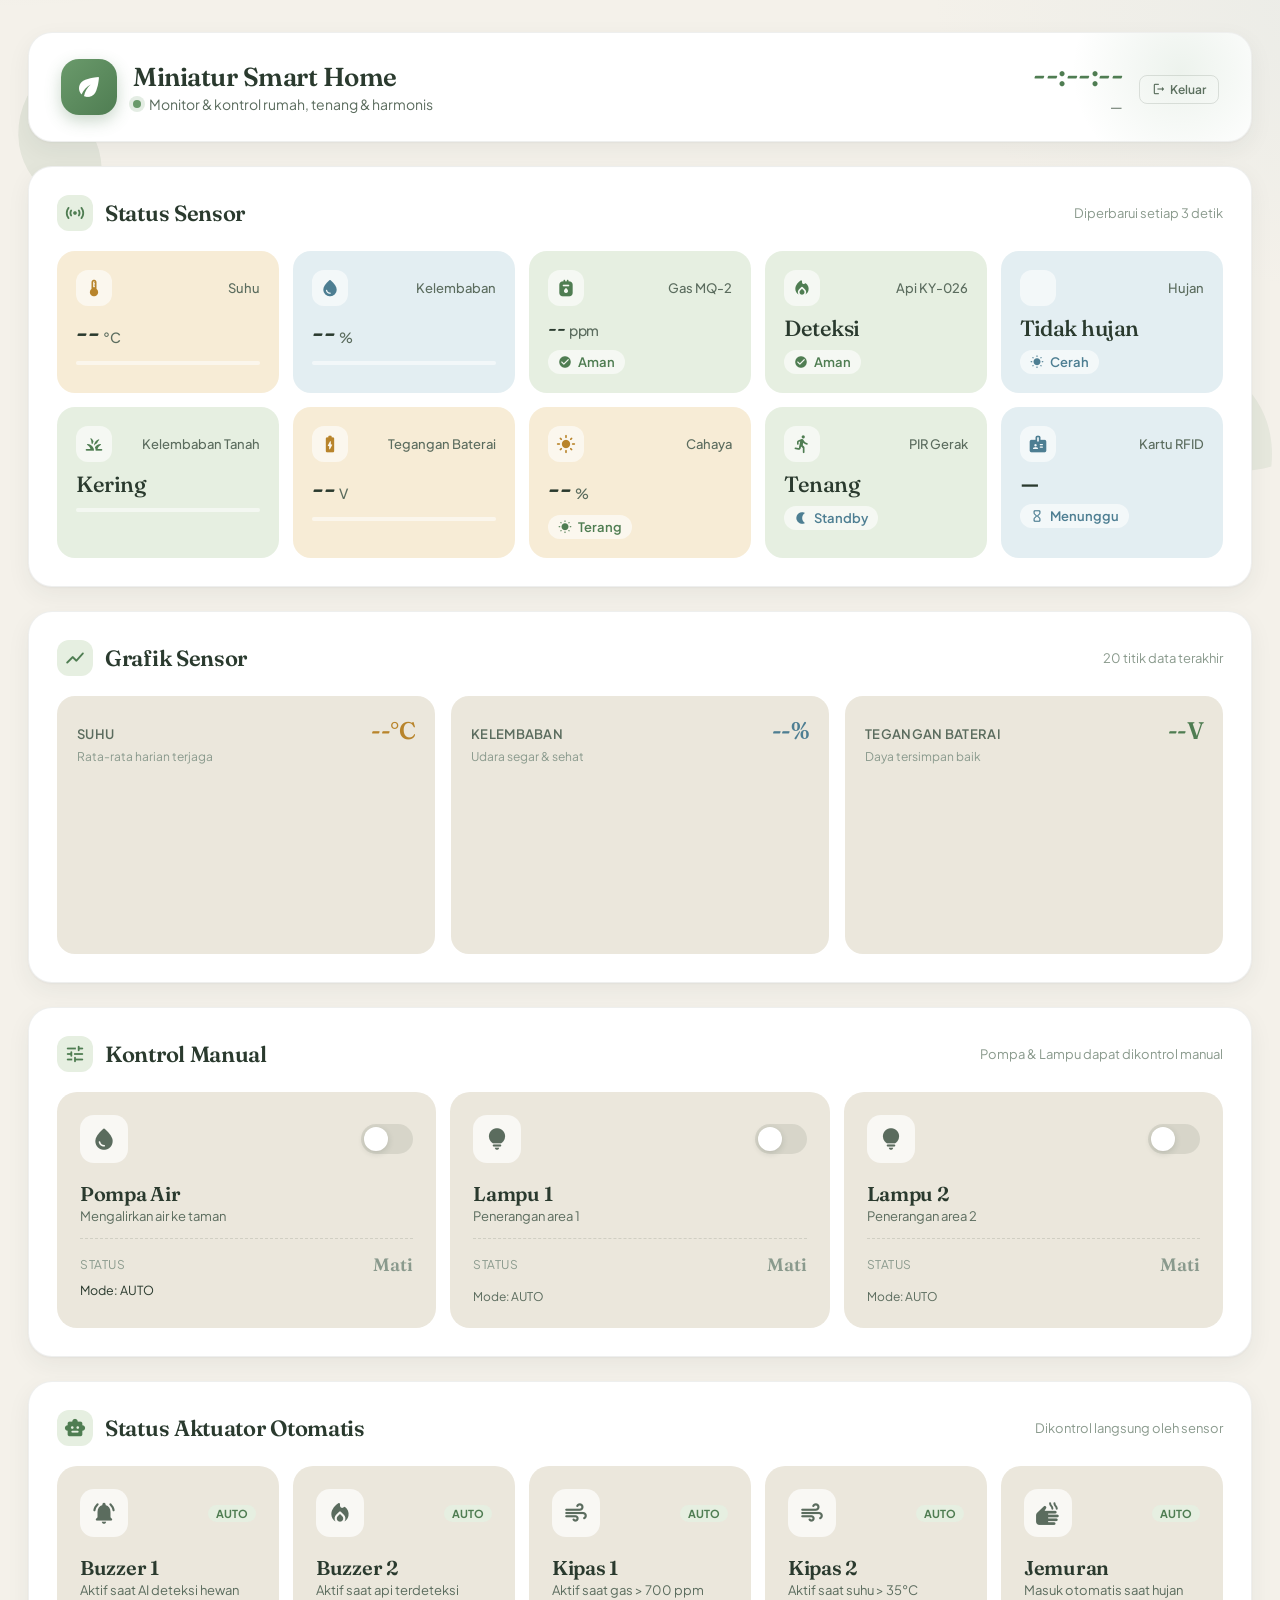
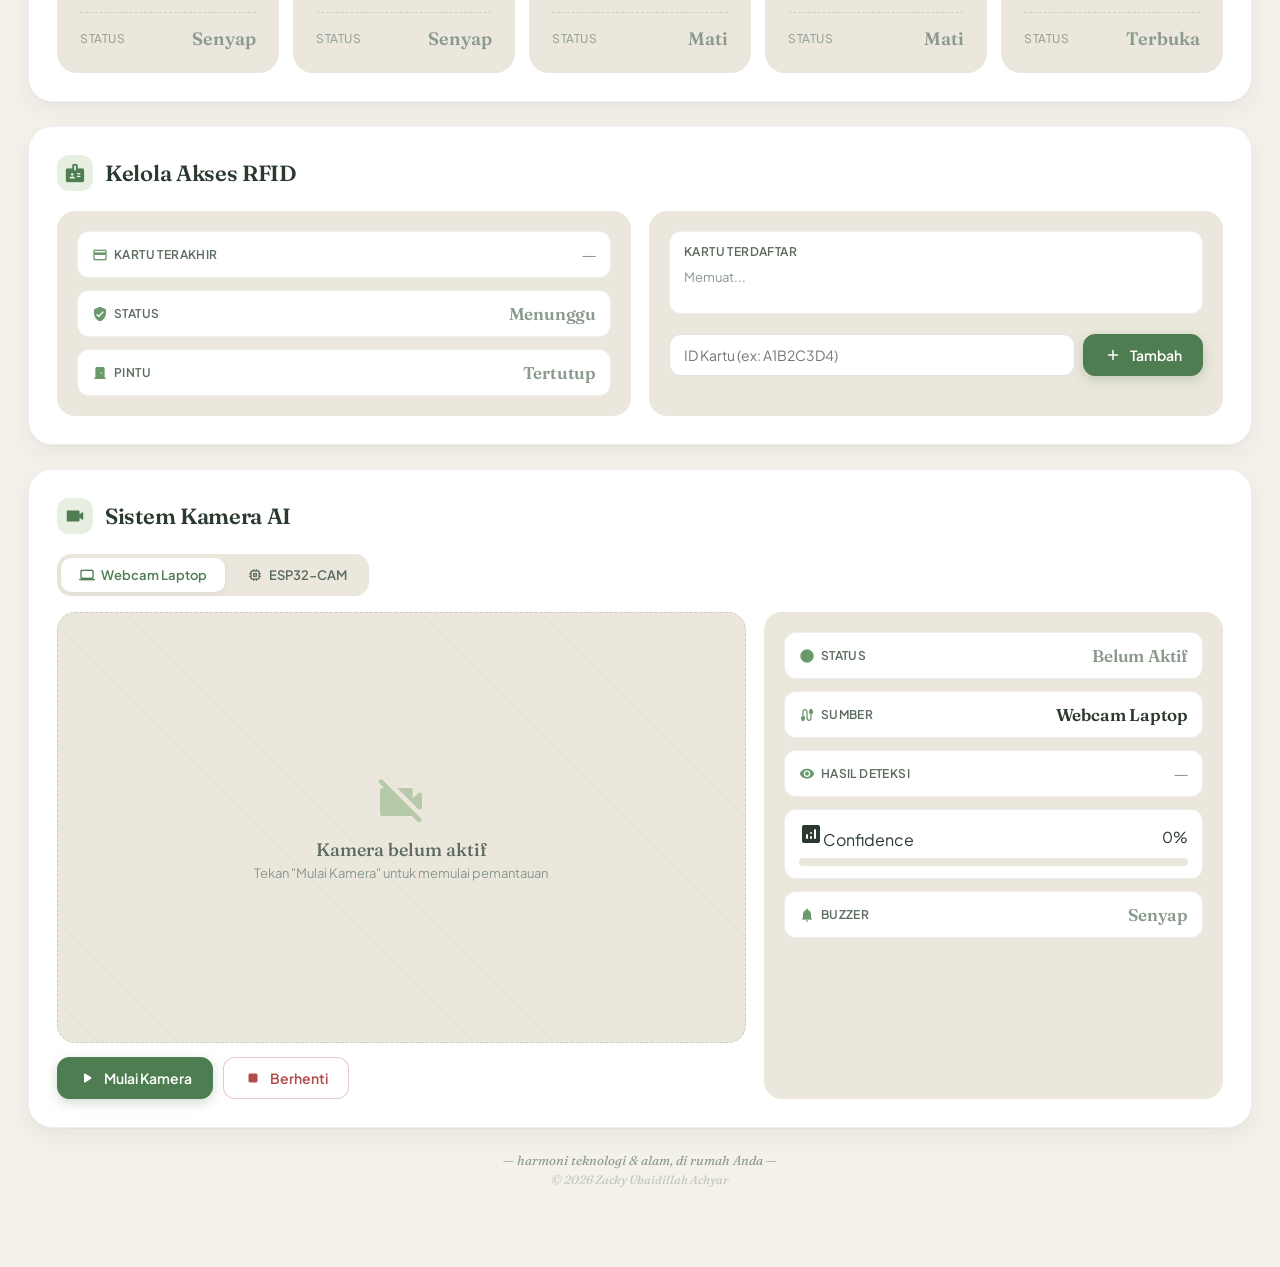
==== commit 2484f85e: "Harden deployment and add management tooling" ====
--- a/templates/index.html
+++ b/templates/index.html
@@ -969,36 +969,20 @@
 
 <script>
 /* ===== AUTH ===== */
-(function() {
-  if (!localStorage.getItem('smarthome_token')) {
-    window.location.replace('/login');
-  }
-})();
-
-function getToken() { return localStorage.getItem('smarthome_token') || ''; }
-
 function authFetch(url, options = {}) {
-  options.headers = options.headers || {};
-  options.headers['Authorization'] = 'Bearer ' + getToken();
   return fetch(url, options).then(r => {
-    if (r.status === 401) {
-      localStorage.removeItem('smarthome_token');
-      localStorage.removeItem('smarthome_user');
-      window.location.replace('/login');
-    }
+    if (r.status === 401) window.location.replace("/login");
     return r;
   });
 }
 
 async function doLogout() {
-  try { await authFetch('/api/logout', { method: 'POST' }); } catch {}
-  localStorage.removeItem('smarthome_token');
-  localStorage.removeItem('smarthome_user');
-  window.location.replace('/login');
-}
-
-const _ul = document.getElementById('userLabel');
-if (_ul) _ul.textContent = localStorage.getItem('smarthome_user') || '';
+  try { await authFetch("/api/logout", { method: "POST" }); } catch {}
+  window.location.replace("/login");
+}
+
+const _ul = document.getElementById("userLabel");
+if (_ul) _ul.textContent = {{ username|tojson }};
 
 /* ===== CLOCK ===== */
 const HARI = ['Minggu','Senin','Selasa','Rabu','Kamis','Jumat','Sabtu'];
@@ -1472,7 +1456,7 @@
 });
 
 /* ===== BOOT — SSE real-time ===== */
-const evtSource = new EventSource('/api/stream?token=' + getToken());
+const evtSource = new EventSource('/api/stream');
 evtSource.onmessage = e => {
   try { updateSensors(JSON.parse(e.data)); } catch(_) {}
 };
